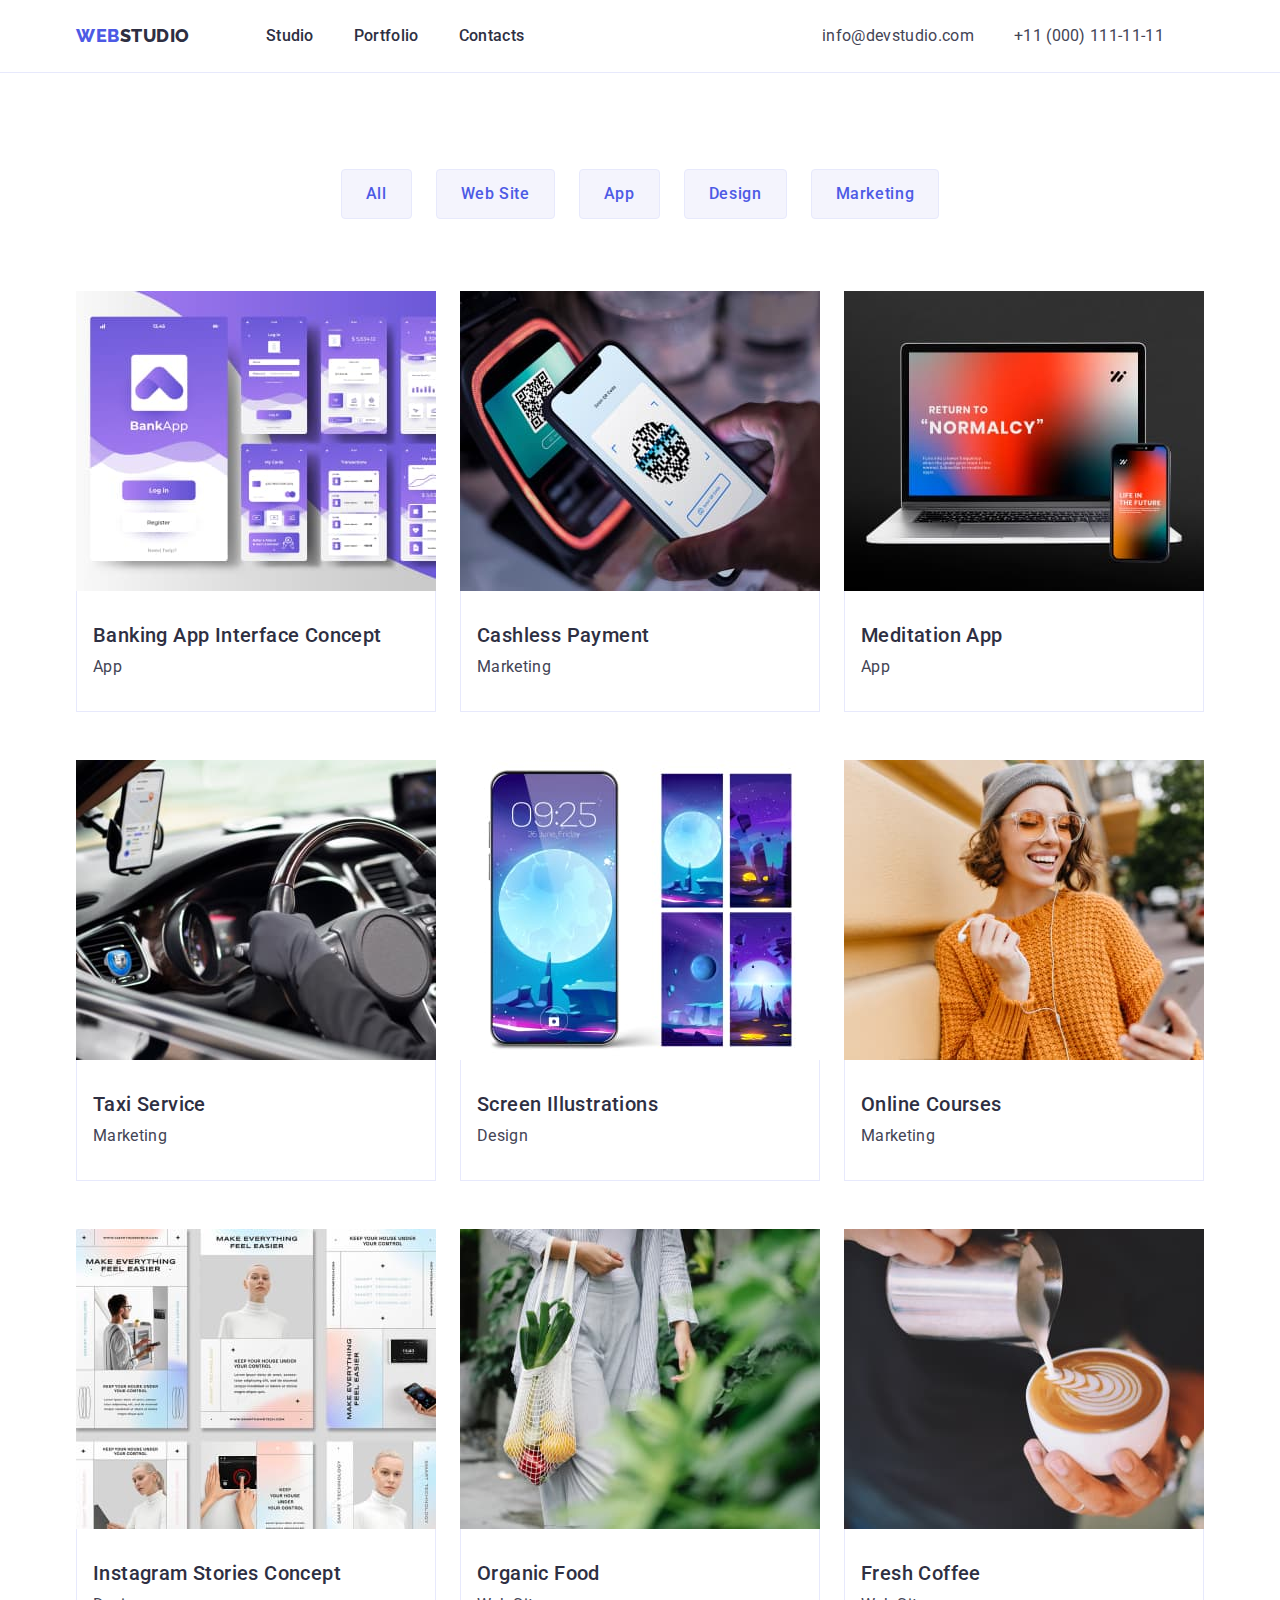
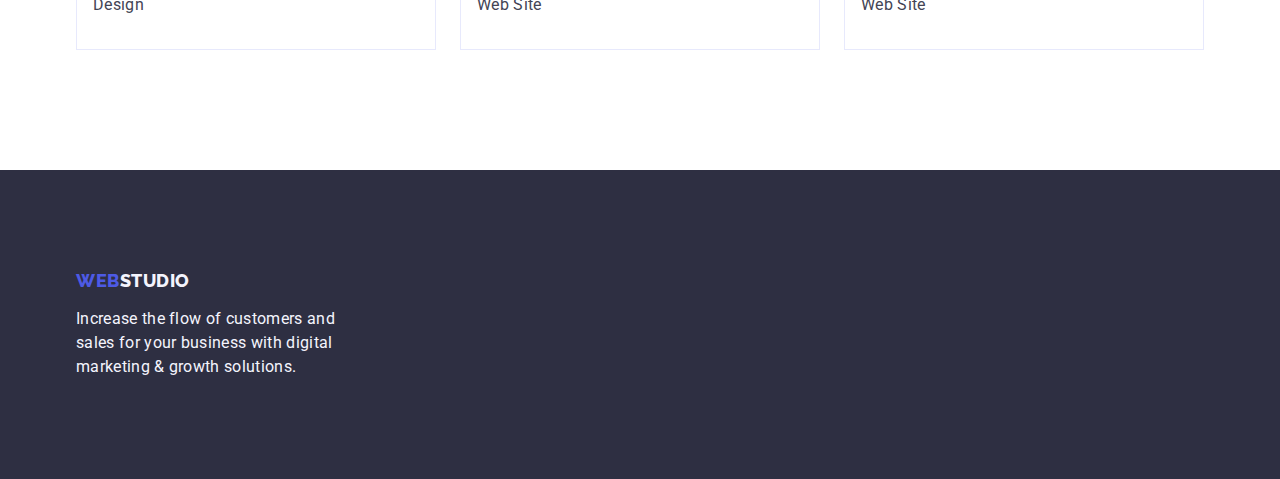
==== portfolio.html @ dcc89d80 "Initial commit" ====
<!DOCTYPE html>
<html lang="en">
  <head>
    <meta charset="UTF-8" />
    <meta http-equiv="X-UA-Compatible" content="IE=edge" />
    <meta name="viewport" content="width=device-width, initial-scale=1.0" />
    <link rel="preconnect" href="https://fonts.googleapis.com" />
    <link rel="preconnect" href="https://fonts.gstatic.com" crossorigin />
    <link
      href="https://fonts.googleapis.com/css2?family=Raleway:wght@800&family=Roboto:wght@400;500;700&display=swap"
      rel="stylesheet"
    />
    <link
      rel="stylesheet"
      href="https://cdnjs.cloudflare.com/ajax/libs/modern-normalize/1.1.0/modern-normalize.min.css"
    />
    <link rel="stylesheet" href="./css/styles.css" />
    <title>WEB Studio</title>
  </head>
  <body>
    <!-- Main page -->
    <!-- Topline -->
    <header class="topline">
      <div class="container main-nav">
        <nav class="logo-menunav">
          <a class="logo link" href="./index.html">
            Web<span class="logo-text">Studio</span></a
          >
          <!-- Menu Nav -->
          <ul class="menunav list">
            <li class="item">
              <a class="option link" href="./index.html">Studio</a>
            </li>
            <li class="item">
              <a class="option link" href="./portfolio.html">Portfolio</a>
            </li>
            <li class="item"><a class="option link" href="">Contacts</a></li>
          </ul>
        </nav>
        <address class="address">
          <ul class="contacts list">
            <li class="item">
              <a class="contacts-option link" href="mailto:info@devstudio.com"
                >info@devstudio.com</a
              >
            </li>
            <li class="item">
              <a class="contacts-option link" href="tel:+110001111111"
                >+11 (000) 111-11-11</a
              >
            </li>
          </ul>
        </address>
      </div>
    </header>
    <main>
      <section class="section-portfolio">
        <div class="container">
          <h1 hidden>Portfolio</h1>
          <!-- Filter -->
          <ul class="list filter">
            <li class="item">
              <button type="button" class="filter-button">All</button>
            </li>
            <li class="item">
              <button type="button" class="filter-button">Web Site</button>
            </li>
            <li class="item">
              <button type="button" class="filter-button">App</button>
            </li>
            <li class="item">
              <button type="button" class="filter-button">Design</button>
            </li>
            <li class="item">
              <button type="button" class="filter-button">Marketing</button>
            </li>
          </ul>
          <!-- Projects -->
          <ul class="projects list">
            <li class="item">
              <a class="link" href=""
                ><img
                  src="./images/porfolio/app/app1.jpg"
                  alt="smartphone app"
                  width="360"
                  height="300"
                />
                <div class="projects-name">
                  <h2 class="our-projects-name">
                    Banking App Interface Concept
                  </h2>
                  <p class="our-projects-description">App</p>
                </div></a
              >
            </li>
            <li class="item">
              <a class="link" href=""
                ><img
                  src="./images/porfolio/marketing/marketing1.jpg"
                  alt="payment by smartphone"
                  width="360"
                  height="300"
                />
                <div class="projects-name">
                  <h2 class="our-projects-name">Cashless Payment</h2>
                  <p class="our-projects-description">Marketing</p>
                </div></a
              >
            </li>
            <li class="item">
              <a class="link" href=""
                ><img
                  src="./images/porfolio/app/app2.jpg"
                  alt="notebook and smartphone"
                  width="360"
                  height="300"
                />
                <div class="projects-name">
                  <h2 class="our-projects-name">Meditation App</h2>
                  <p class="our-projects-description">App</p>
                </div></a
              >
            </li>
            <li class="item">
              <a class="link" href=""
                ><img
                  src="./images/porfolio/marketing/marketing2.jpg"
                  alt="car driving weel and torpedo"
                  width="360"
                  height="300"
                />
                <div class="projects-name">
                  <h2 class="our-projects-name">Taxi Service</h2>
                  <p class="our-projects-description">Marketing</p>
                </div></a
              >
            </li>
            <li class="item">
              <a class="link" href=""
                ><img
                  src="./images/porfolio/design/design1.jpg"
                  alt="smaprtphone and variety of wallpaper"
                  width="360"
                  height="300"
                />
                <div class="projects-name">
                  <h2 class="our-projects-name">Screen Illustrations</h2>
                  <p class="our-projects-description">Design</p>
                </div></a
              >
            </li>
            <li class="item">
              <a class="link" href=""
                ><img
                  src="./images/porfolio/marketing/marketing3.jpg"
                  alt="smiling lady with spectacles and smartphone"
                  width="360"
                  height="300"
                />
                <div class="projects-name">
                  <h2 class="our-projects-name">Online Courses</h2>
                  <p class="our-projects-description">Marketing</p>
                </div></a
              >
            </li>
            <li class="item">
              <a class="link" href=""
                ><img
                  src="./images/porfolio/design/design2.jpg"
                  alt="variety of instagram stories"
                  width="360"
                  height="300"
                />
                <div class="projects-name">
                  <h2 class="our-projects-name">Instagram Stories Concept</h2>
                  <p class="our-projects-description">Design</p>
                </div></a
              >
            </li>
            <li class="item">
              <a class="link" href=""
                ><img
                  src="./images/porfolio/website/website1.jpg"
                  alt="lady carrying shoulder bag with fruits and vegetables"
                  width="360"
                  height="300"
                />
                <div class="projects-name">
                  <h2 class="our-projects-name">Organic Food</h2>
                  <p class="our-projects-description">Web Site</p>
                </div></a
              >
            </li>
            <li class="item">
              <a class="link" href=""
                ><img
                  src="./images/porfolio/website/website2.jpg"
                  alt="lady pouring coffee into the cup from cezve "
                  width="360"
                  height="300"
                />
                <div class="projects-name">
                  <h2 class="our-projects-name">Fresh Coffee</h2>
                  <p class="our-projects-description">Web Site</p>
                </div></a
              >
            </li>
          </ul>
        </div>
      </section>
    </main>

    <!-- Fotter -->
    <footer class="footer">
      <div class="container">
        <a class="logofooter link" href="./index.html">
          Web<span class="logofooter-text">Studio</span></a
        >
        <p class="footer-description">
          Increase the flow of customers and sales for your business with
          digital marketing & growth solutions.
        </p>
      </div>
    </footer>
  </body>
</html>
---- css/styles.css ----
html {
  box-sizing: border-box;
}
*,
*::after,
*::before {
  box-sizing: inherit;
}
:root {
  --primary-text-color: #2e2f42;
  --accent-color: #4d5ae5;
  --main-text-color: #434455;
  --hero-footer-background-color: #2e2f42;
  --button-section-background-color: #f4f4fd;
  --button-border-color: #e7e9fc;
}
body {
  background-color: #ffffff;
  font-family: Roboto, sans-serif;
  letter-spacing: 0.02em;
  color: var(--main-text-color);
}
.link {
  text-decoration: none;
}
.list {
  list-style: none;
  padding: 0;
  margin: 0;
}
h1,
h2,
h3,
p {
  margin-top: 0;
  margin-bottom: 0;
}
img {
  display: block;
}
/* Top-line */
.topline {
  border-bottom: 1px solid #e7e9fc;
}
.container {
  width: 1158px;
  box-sizing: border-box;
  padding-left: 15px;
  padding-right: 15px;
  margin-right: auto;
  margin-left: auto;
}
.main-nav {
  display: flex;
  align-items: center;
}
/* Logo */
.logo {
  font-family: Raleway, sans-serif;
  margin-right: 76px;
  font-weight: 800;
  font-size: 18px;
  line-height: 1.17;
  letter-spacing: 0.03em;
  text-transform: uppercase;
  color: var(--accent-color);
}
.logo-text {
  color: var(--primary-text-color);
}
/* Menunav */

.logo-menunav {
  display: flex;
  align-items: center;
}
.menunav {
  display: flex;
  gap: 40px;
}
.menunav .item:last-child {
  margin-right: 0px;
}
.option {
  display: block;
  padding-top: 24px;
  padding-bottom: 24px;
  font-weight: 500;
  font-size: 16px;
  line-height: 1.5;
  color: var(--primary-text-color);
  letter-spacing: 0.02em;
}
.option:hover {
  color: #404bbf;
}
.option:focus {
  color: #404bbf;
}
/* Menunav-Adress */

.address {
  font-style: normal;
  margin-left: auto;
}
.contacts {
  display: flex;
  gap: 40px;
}
.contacts .item:last-child {
  margin-right: 40px;
  :40px ;
}
.contacts-option {
  font-weight: 400;
  font-size: 16px;
  line-height: 1.5;
  color: var(--main-text-color);
}
.contacts-option:hover {
  color: #404bbf;
}
.contacts-option:focus {
  color: #404bbf;
}
/* Scrolls */
/* Hero */
.hero {
  background-color: var(--hero-footer-background-color);
  padding: 188px 0;
}

.hero-text {
  max-width: 496px;
  margin-top: 0;
  margin-bottom: 0;
  color: #ffffff;
  font-weight: 700;
  font-size: 56px;
  line-height: 1.07;
  text-align: center;
  letter-spacing: 0.02em;
  margin-right: auto;
  margin-left: auto;
}
.hero-button {
  display: block;
  background-color: #4d5ae5;
  font-family: inherit;
  font-weight: 500;
  font-size: 16px;
  line-height: 1.5;
  letter-spacing: 0.04em;
  color: #ffffff;
  height: 56px;
  border-radius: 4px;
  border: none;
  cursor: pointer;
  min-width: 169px;
  margin-top: 48px;
  padding-top: 16px;
  padding-bottom: 16px;
  padding-left: 32px;
  padding-right: 32px;
  margin-left: auto;
  margin-right: auto;
}
.hero-button:focus {
  background-color: #404bbf;
}
.hero-button:hover {
  background-color: #404bbf;
}

/* Sections */
.section {
  padding: 120px 0;
}
.section-works {
  padding-bottom: 120px;
}
.section-team {
  padding: 120px 0;
  background-color: var (--button-section-background-color);
}
.sectiontwo-title {
  font-weight: 700;
  font-size: 36px;
  line-height: 1.11;
  letter-spacing: 0.02em;
  text-transform: capitalize;
  color: var(--primary-text-color);
}
.section-title {
  font-weight: 700;
  font-size: 36px;
  line-height: 1.11;
  letter-spacing: 0.02em;
  text-transform: capitalize;
  text-align: center;
  color: var(--primary-text-color);
  margin-bottom: 72px;
}
.section-header {
  font-weight: 500;
  font-size: 20px;
  line-height: 1.2;
  letter-spacing: 0.02em;
  color: var(--primary-text-color);
  margin-bottom: 8px;
}
.section-description {
  font-size: 16px;
  line-height: 1.5;
  color: var(--main-text-color);
}

.section-four-list-item {
  background-color: #ffffff;
  width: 264px;
  text-align: center;
  border-radius: 0px 0px 4px 4px;
}
.section-four-list-item:last-child {
  margin-right: 0px;
}
/* Section-2-Features */
.features {
  display: flex;
  gap: 24px;
}
.features .item:last-child {
  margin-right: 0px;
}
.features .item {
  width: 264px;
}
/* Section-3-Works */
.works {
  display: flex;
  gap: 24px;
}
.works .item:last-child {
  margin-right: 0px;
}
/* Section-4-Team */
.team {
  display: flex;
  gap: 24px;
}
.team-name-profession {
  padding: 32px 16px;
}
.team-name-profession .section-header {
  text-align: center;
}
.team-name-profession .section-description {
  text-align: center;
}
/* Footer */
.footer {
  background-color: var(--hero-footer-background-color);
  padding-top: 100px;
  padding-bottom: 100px;
}
.logofooter {
  display: inline-block;
  font-family: Raleway, sans-serif;
  font-weight: 800;
  font-size: 18px;
  line-height: 1.17;
  letter-spacing: 0.03em;
  text-transform: uppercase;
  color: var(--accent-color);
  margin-bottom: 16px;
}
.logofooter-text {
  color: #f4f4fd;
}
.footer-description {
  width: 264px;
  font-size: 16px;
  line-height: 1.5;
  color: #f4f4fd;
}
/* Portfolio */
/* Filter */
.filter {
  display: flex;
  justify-content: center;
  margin-bottom: 72px;
  gap: 24px;
}
.filter .item:last-child {
  margin-right: 0px;
}
.section-portfolio {
  padding: 96px 0 120px;
}
.filter-button {
  font-family: inherit;
  font-weight: 500;
  font-size: 16px;
  line-height: 1.5;
  letter-spacing: 0.04em;
  color: var(--accent-color);
  background-color: var(--button-section-background-color);
  text-align: center;
  cursor: pointer;
  border: 1px solid var(--button-border-color);
  border-radius: 4px;
  padding: 12px 24px;
}
.filter-button:focus {
  background-color: #404bbf;
  color: #ffffff;
  border: 1px solid transparent;
}
.filter-button:hover {
  background-color: #404bbf;
  color: #ffffff;
  border: 1px solid transparent;
}
.filter-button:focus {
  background-color: #404bbf;
  color: #ffffff;
}
/* Our projects */
.projects {
  display: flex;
  flex-wrap: wrap;
}
.projects-name {
  padding: 32px 16px;
  border: 1px solid #e7e9fc;
  border-top: none;
}
.projects .item {
  width: 360px;
  margin-right: 24px;
  margin-bottom: 48px;
}
.projects .item.item:nth-child(3n) {
  margin-right: 0px;
}
.projects .item.item:nth-last-child(-n + 3) {
  margin-bottom: 0px;
}
.our-projects-name {
  font-weight: 500;
  font-size: 20px;
  line-height: 1.2;
  letter-spacing: 0.02em;
  color: var(--primary-text-color);
  margin-bottom: 8px;
}
.our-projects-description {
  font-size: 16px;
  line-height: 1.5;
  letter-spacing: 0.02em;
  color: var(--main-text-color);
}
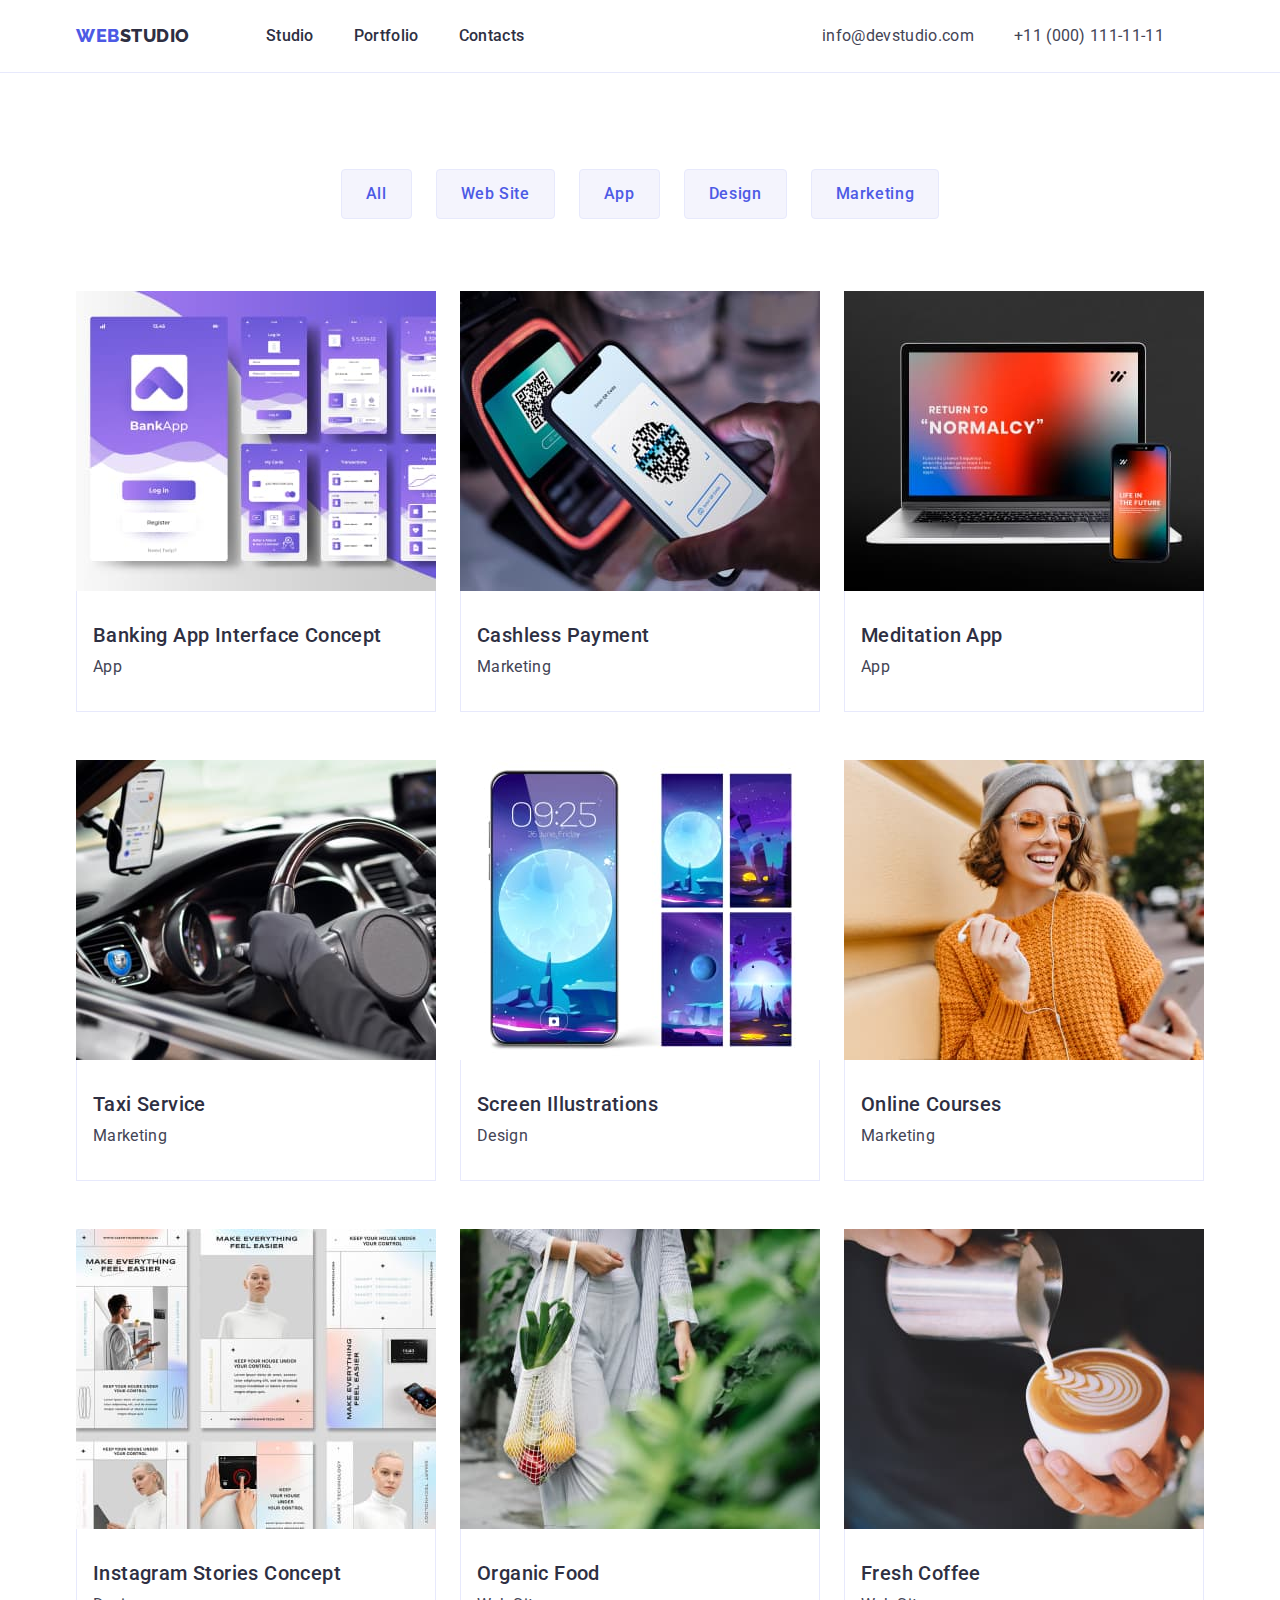
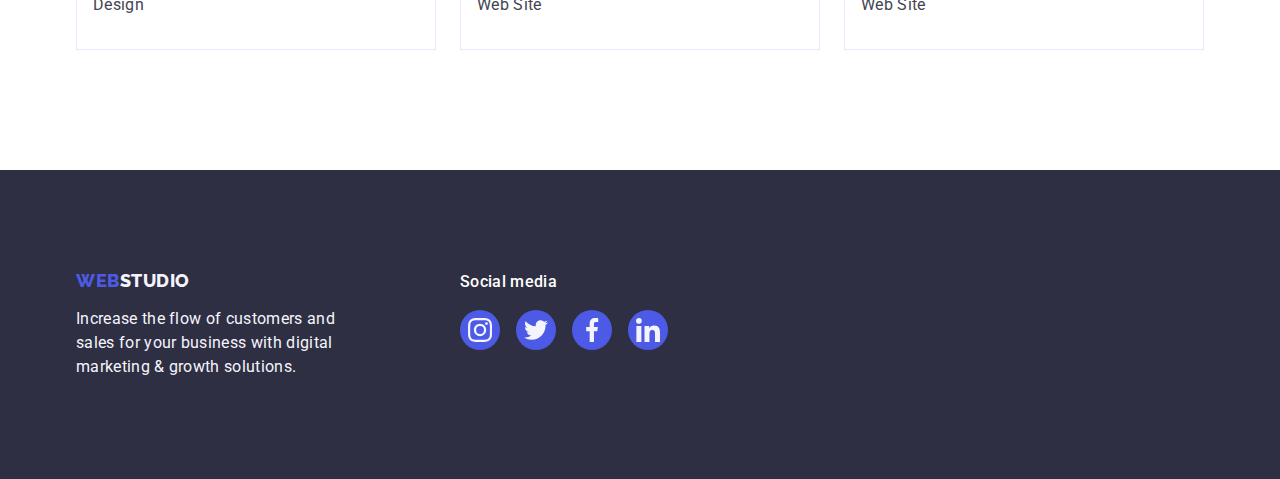
==== commit 974dc856: "Html,css update" ====
--- a/portfolio.html
+++ b/portfolio.html
@@ -213,13 +213,50 @@
     <!-- Fotter -->
     <footer class="footer">
       <div class="container">
-        <a class="logofooter link" href="./index.html">
-          Web<span class="logofooter-text">Studio</span></a
-        >
-        <p class="footer-description">
-          Increase the flow of customers and sales for your business with
-          digital marketing & growth solutions.
-        </p>
+        <ul class="footer-list list">
+          <li>
+            <a class="logofooter link" href="./index.html">
+              Web<span class="logofooter-text">Studio</span></a
+            >
+            <p class="footer-description">
+              Increase the flow of customers and sales for your business with
+              digital marketing & growth solutions.
+            </p>
+          </li>
+          <li>
+            <h4 class="social-section-header">Social media</h4>
+            <ul class="social-links list">
+              <il class="item"
+                ><a href=""
+                  ><svg class="icon" width="24" height="24">
+                    <use
+                      href="./images/symbol-defs.svg#icon-instagram-2"
+                    ></use></svg></a
+              ></il>
+              <il class="item"
+                ><a href=""
+                  ><svg class="icon" width="24" height="24">
+                    <use
+                      href="./images/symbol-defs.svg#icon-twitter-1"
+                    ></use></svg></a
+              ></il>
+              <il class="item"
+                ><a href=""
+                  ><svg class="icon" width="24" height="24">
+                    <use
+                      href="./images/symbol-defs.svg#icon-facebook-1"
+                    ></use></svg></a
+              ></il>
+              <il class="item"
+                ><a href=""
+                  ><svg class="icon" width="24" height="24">
+                    <use
+                      href="./images/symbol-defs.svg#icon-linkedin-1"
+                    ></use></svg></a
+              ></il>
+            </ul>
+          </li>
+        </ul>
       </div>
     </footer>
   </body>
--- a/css/styles.css
+++ b/css/styles.css
@@ -13,6 +13,8 @@
   --hero-footer-background-color: #2e2f42;
   --button-section-background-color: #f4f4fd;
   --button-border-color: #e7e9fc;
+  --features-icon-bgcolor: #f4f4fd;
+  --client-icon-color: #8e8f99;
 }
 body {
   background-color: #ffffff;
@@ -31,6 +33,7 @@
 h1,
 h2,
 h3,
+h4,
 p {
   margin-top: 0;
   margin-bottom: 0;
@@ -125,9 +128,23 @@
 }
 /* Scrolls */
 /* Hero */
+
 .hero {
   background-color: var(--hero-footer-background-color);
   padding: 188px 0;
+  max-width: 1440px;
+  height: 600px;
+  margin-right: auto;
+  margin-left: auto;
+  background-image: linear-gradient(
+      to right,
+      rgba(0, 0, 0, 0.5),
+      rgba(46, 47, 66, 0.7)
+    ),
+    url(../images/hero/people-office\ 1.jpg);
+  background-repeat: no-repeat;
+  background-position: center;
+  background-size: cover;
 }
 
 .hero-text {
@@ -181,7 +198,11 @@
 }
 .section-team {
   padding: 120px 0;
-  background-color: var (--button-section-background-color);
+  background-color: var(--button-section-background-color);
+}
+.section-customers {
+  padding-top: 119px;
+  padding-bottom: 120px;
 }
 .sectiontwo-title {
   font-weight: 700;
@@ -220,6 +241,7 @@
   width: 264px;
   text-align: center;
   border-radius: 0px 0px 4px 4px;
+  box-shadow: 1px 2px 6px rgba(46, 47, 66, 0.16);
 }
 .section-four-list-item:last-child {
   margin-right: 0px;
@@ -235,6 +257,15 @@
 .features .item {
   width: 264px;
 }
+.features-icon {
+  display: block;
+  max-width: 264px;
+  max-height: 112px;
+  background-color: var(--features-icon-bgcolor);
+  padding: 24px 100px 24px 100px;
+  margin-bottom: 8px;
+  border-radius: 4px;
+}
 /* Section-3-Works */
 .works {
   display: flex;
@@ -256,12 +287,77 @@
 }
 .team-name-profession .section-description {
   text-align: center;
+  margin-bottom: 8px;
+}
+.team-social {
+  display: flex;
+  gap: 24px;
+  justify-content: center;
+}
+.team-social .item {
+  display: inline-block;
+  width: 40px;
+  height: 40px;
+  padding: 12px;
+  border-radius: 50%;
+  background-color: var(--accent-color);
+}
+.team-social .item:hover {
+  background-color: #404bbf;
+}
+.team-social .item:focus {
+  background-color: #404bbf;
+}
+.team-social .item .link {
+  display: block;
+  width: 16px;
+  height: 16px;
+}
+
+/* Section-5-Customers */
+.customers {
+  display: flex;
+  gap: 24px;
+  justify-content: center;
+}
+.section-five-list-item {
+  display: flex;
+  padding: 16px 32px 16px 32px;
+  justify-content: center;
+  align-items: center;
+  width: 188px;
+  height: 88px;
+  border-radius: 4px;
+  border: 1px solid var(--client-icon-color);
+}
+.section-five-list-item:hover {
+  border: 1px solid #404bbf;
+}
+.section-five-list-item:focus {
+  border: 1px solid #404bbf;
+}
+.customers .item:last-child {
+  margin-right: 0px;
+}
+.customer-icon-link .icon {
+  fill: var(--client-icon-color);
+}
+.customer-icon-link .icon:hover {
+  fill: #404bbf;
+}
+.customer-icon-link .icon:focus {
+  fill: #404bbf;
 }
 /* Footer */
 .footer {
   background-color: var(--hero-footer-background-color);
   padding-top: 100px;
   padding-bottom: 100px;
+}
+.footer-list {
+  display: flex;
+  align-content: center;
+  gap: 120px;
 }
 .logofooter {
   display: inline-block;
@@ -283,6 +379,35 @@
   line-height: 1.5;
   color: #f4f4fd;
 }
+.social-section-header {
+  font-family: Roboto;
+  font-weight: 500;
+  font-size: 16px;
+  line-height: 1.5;
+  letter-spacing: 0.02em;
+  color: #ffff;
+  margin-bottom: 16px;
+}
+.social-links {
+  display: flex;
+  gap: 16px;
+  justify-content: center;
+}
+.social-links .item {
+  display: inline-block;
+  width: 40px;
+  height: 40px;
+  padding: 8px;
+  border-radius: 50%;
+  background-color: var(--accent-color);
+}
+.social-links .item:hover {
+  background-color:#31D0AA;
+}
+.social-links .item:focus {
+  background-color: #31D0AA);
+}
+
 /* Portfolio */
 /* Filter */
 .filter {
@@ -320,10 +445,12 @@
   background-color: #404bbf;
   color: #ffffff;
   border: 1px solid transparent;
+  box-shadow: 2px 4px 6px rgba(39, 40, 55, 0.5);
 }
 .filter-button:focus {
   background-color: #404bbf;
   color: #ffffff;
+  box-shadow: 2px 4px 6px rgba(39, 40, 55, 0.5);
 }
 /* Our projects */
 .projects {
@@ -340,6 +467,11 @@
   margin-right: 24px;
   margin-bottom: 48px;
 }
+.projects .item:hover {box-shadow: 2px 4px 6px rgba(17, 17, 21, 0.4);
+
+}
+
+
 .projects .item.item:nth-child(3n) {
   margin-right: 0px;
 }
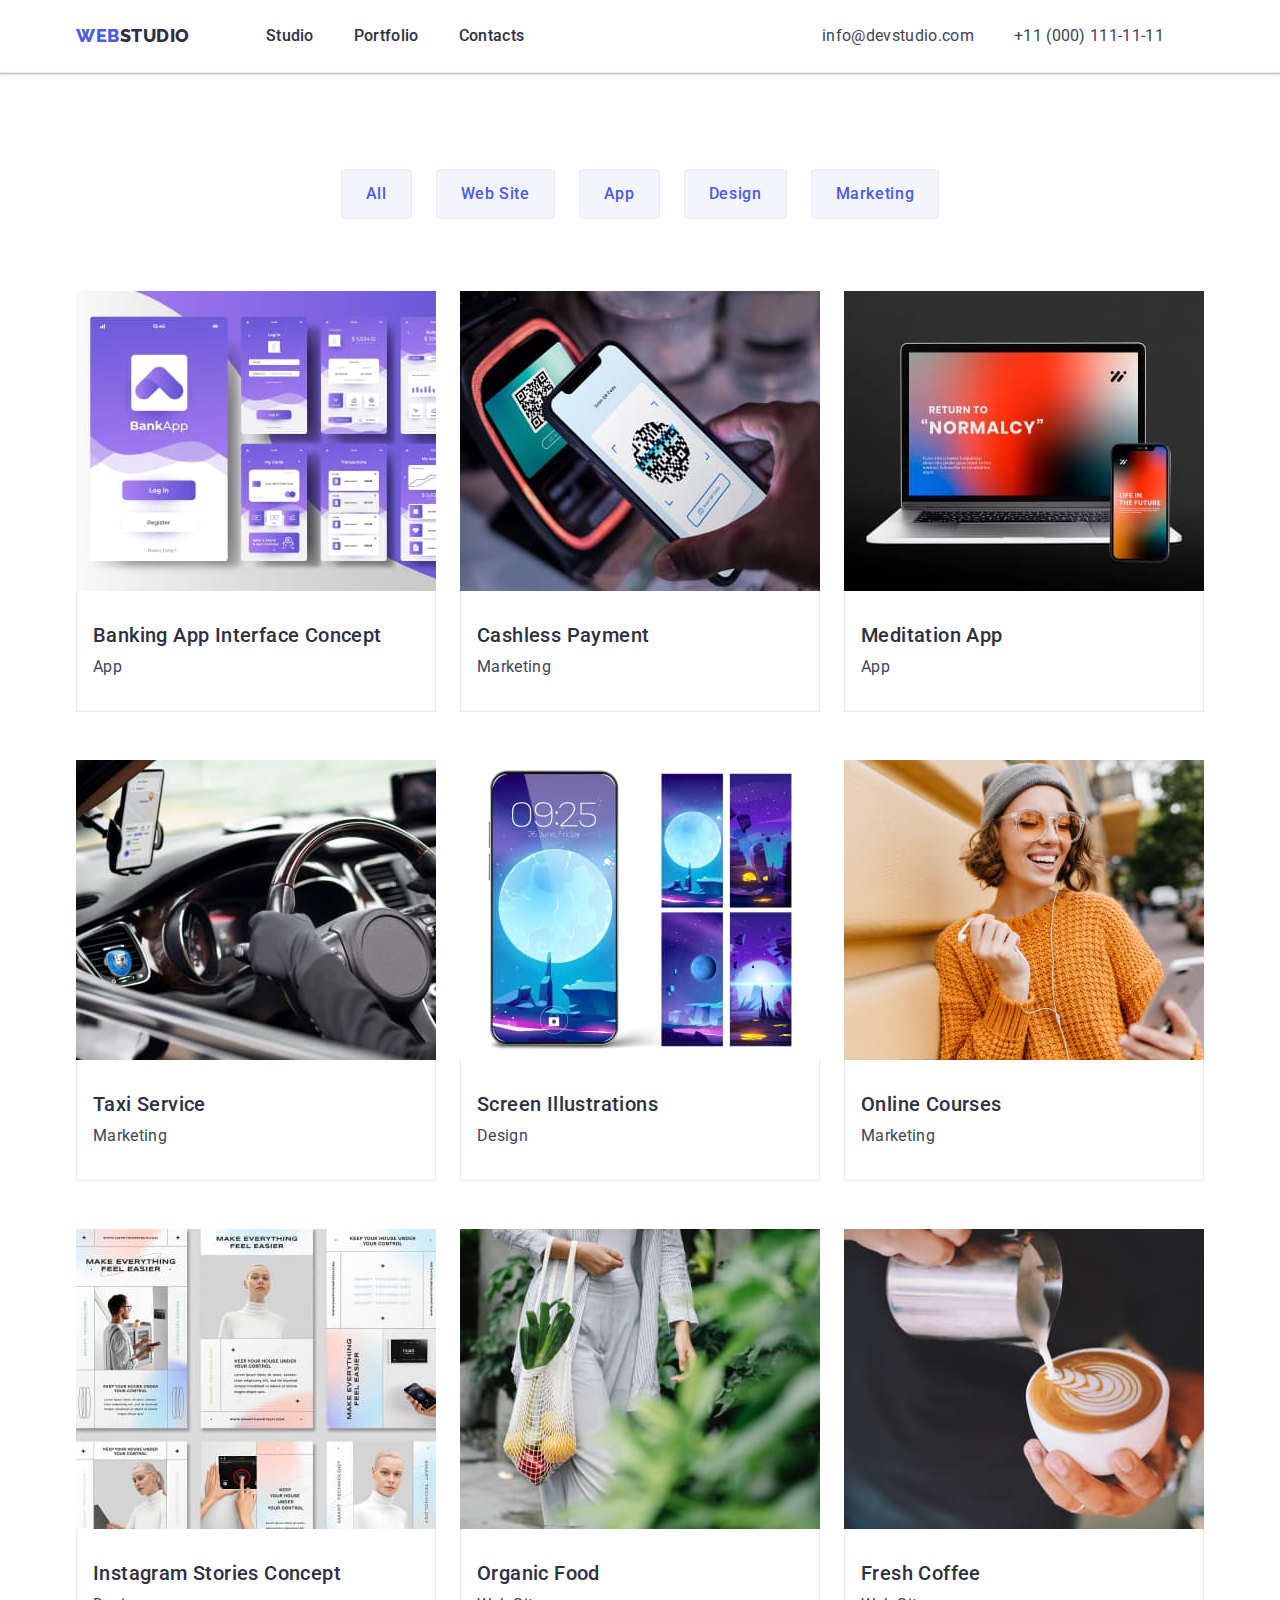
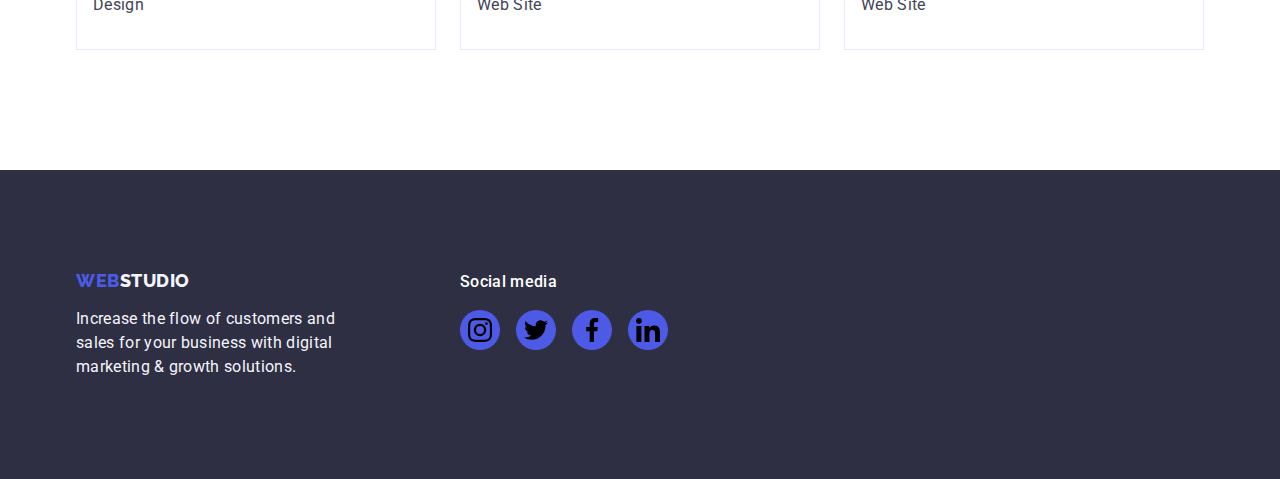
==== commit 8c79e73b: "Html,css-update" ====
--- a/portfolio.html
+++ b/portfolio.html
@@ -209,7 +209,6 @@
         </div>
       </section>
     </main>
-
     <!-- Fotter -->
     <footer class="footer">
       <div class="container">
@@ -230,28 +229,28 @@
                 ><a href=""
                   ><svg class="icon" width="24" height="24">
                     <use
-                      href="./images/symbol-defs.svg#icon-instagram-2"
-                    ></use></svg></a
-              ></il>
-              <il class="item"
-                ><a href=""
-                  ><svg class="icon" width="24" height="24">
-                    <use
-                      href="./images/symbol-defs.svg#icon-twitter-1"
-                    ></use></svg></a
-              ></il>
-              <il class="item"
-                ><a href=""
-                  ><svg class="icon" width="24" height="24">
-                    <use
-                      href="./images/symbol-defs.svg#icon-facebook-1"
-                    ></use></svg></a
-              ></il>
-              <il class="item"
-                ><a href=""
-                  ><svg class="icon" width="24" height="24">
-                    <use
-                      href="./images/symbol-defs.svg#icon-linkedin-1"
+                      href="./images/icons.svg#icon-instagram-2"
+                    ></use></svg></a
+              ></il>
+              <il class="item"
+                ><a href=""
+                  ><svg class="icon" width="24" height="24">
+                    <use
+                      href="./images/icons.svg#icon-twitter-1"
+                    ></use></svg></a
+              ></il>
+              <il class="item"
+                ><a href=""
+                  ><svg class="icon" width="24" height="24">
+                    <use
+                      href="./images/icons.svg#icon-facebook-1"
+                    ></use></svg></a
+              ></il>
+              <il class="item"
+                ><a href=""
+                  ><svg class="icon" width="24" height="24">
+                    <use
+                      href="./images/icons.svg#icon-linkedin-1"
                     ></use></svg></a
               ></il>
             </ul>
--- a/css/styles.css
+++ b/css/styles.css
@@ -44,6 +44,7 @@
 /* Top-line */
 .topline {
   border-bottom: 1px solid #e7e9fc;
+  box-shadow:0px 2px 1px rgba(46, 47, 66, 0.08), 0px 1px 1px rgba(46, 47, 66, 0.16), 0px 1px 6px rgba(46, 47, 66, 0.08);
 }
 .container {
   width: 1158px;
@@ -137,9 +138,8 @@
   margin-right: auto;
   margin-left: auto;
   background-image: linear-gradient(
-      to right,
-      rgba(0, 0, 0, 0.5),
-      rgba(46, 47, 66, 0.7)
+     rgba(46, 47, 66, 0.7), 
+     rgba(46, 47, 66, 0.7)
     ),
     url(../images/hero/people-office\ 1.jpg);
   background-repeat: no-repeat;
@@ -201,7 +201,7 @@
   background-color: var(--button-section-background-color);
 }
 .section-customers {
-  padding-top: 119px;
+  padding-top: 120px;
   padding-bottom: 120px;
 }
 .sectiontwo-title {
@@ -239,9 +239,9 @@
 .section-four-list-item {
   background-color: #ffffff;
   width: 264px;
-  text-align: center;
+   text-align: center;
   border-radius: 0px 0px 4px 4px;
-  box-shadow: 1px 2px 6px rgba(46, 47, 66, 0.16);
+  box-shadow: 0px 1px 6px rgba(46, 47, 66, 0.08), 0px 1px 1px rgba(46, 47, 66, 0.16), 0px 2px 1px rgba(46, 47, 66, 0.08);
 }
 .section-four-list-item:last-child {
   margin-right: 0px;
@@ -258,11 +258,12 @@
   width: 264px;
 }
 .features-icon {
-  display: block;
+  display: flex;
   max-width: 264px;
-  max-height: 112px;
+  height: 112px;
   background-color: var(--features-icon-bgcolor);
-  padding: 24px 100px 24px 100px;
+  justify-content: center;
+  align-items: center;
   margin-bottom: 8px;
   border-radius: 4px;
 }
@@ -280,7 +281,7 @@
   gap: 24px;
 }
 .team-name-profession {
-  padding: 32px 16px;
+  padding: 32px 0px;
 }
 .team-name-profession .section-header {
   text-align: center;
@@ -293,26 +294,31 @@
   display: flex;
   gap: 24px;
   justify-content: center;
+}
+.team-social .item .icon {
+  fill:#f4f4fd;
 }
 .team-social .item {
   display: inline-block;
   width: 40px;
   height: 40px;
-  padding: 12px;
-  border-radius: 50%;
+   }
+.team-social .item .link {
+  display: flex;
+  justify-content: center;
+  align-items: center;
+  width:100%;
+  height:100%;
+  border-radius:50%;
   background-color: var(--accent-color);
 }
-.team-social .item:hover {
-  background-color: #404bbf;
-}
-.team-social .item:focus {
-  background-color: #404bbf;
-}
-.team-social .item .link {
-  display: block;
-  width: 16px;
-  height: 16px;
-}
+.team-social .item .link:hover {
+  background-color: #404bbf;
+}
+.team-social .item .link:focus {
+  background-color: #404bbf;
+}
+
 
 /* Section-5-Customers */
 .customers {
@@ -322,31 +328,35 @@
 }
 .section-five-list-item {
   display: flex;
-  padding: 16px 32px 16px 32px;
   justify-content: center;
   align-items: center;
   width: 188px;
   height: 88px;
+ }
+
+.customers .item:last-child {
+  margin-right: 0px;
+}
+.customer-icon-link {
+  display:flex;
+  justify-content: center;
+  align-items: center;
+  width: 100%;
+  height: 100%;
+  border: 1px solid var(--client-icon-color);
   border-radius: 4px;
-  border: 1px solid var(--client-icon-color);
-}
-.section-five-list-item:hover {
-  border: 1px solid #404bbf;
-}
-.section-five-list-item:focus {
-  border: 1px solid #404bbf;
-}
-.customers .item:last-child {
-  margin-right: 0px;
+  color:var(--client-icon-color);
+}
+.customer-icon-link:hover {
+  color: #404bbf;
+  border-color: #404bbf;
+}
+.customer-icon-link:focus {
+  color: #404bbf;
+  border-color: #404bbf;
 }
 .customer-icon-link .icon {
-  fill: var(--client-icon-color);
-}
-.customer-icon-link .icon:hover {
-  fill: #404bbf;
-}
-.customer-icon-link .icon:focus {
-  fill: #404bbf;
+  fill:currentColor;
 }
 /* Footer */
 .footer {
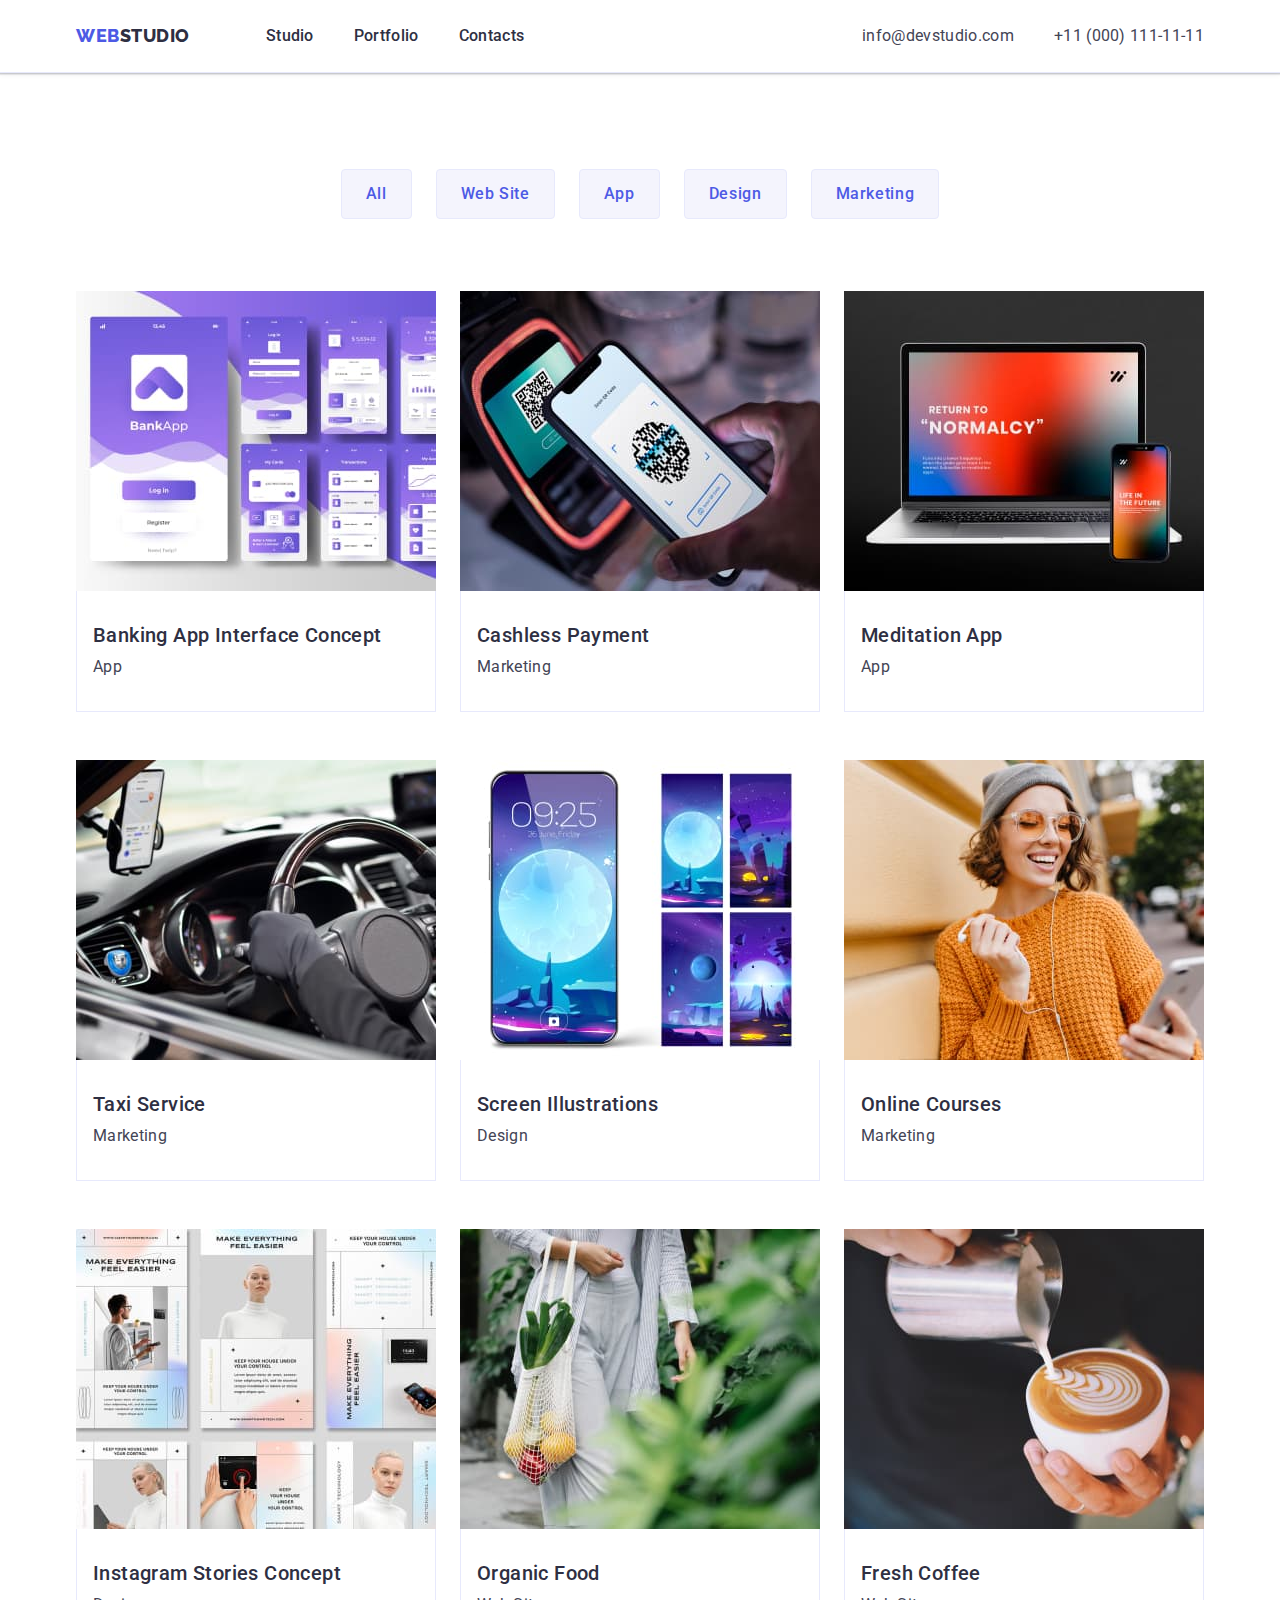
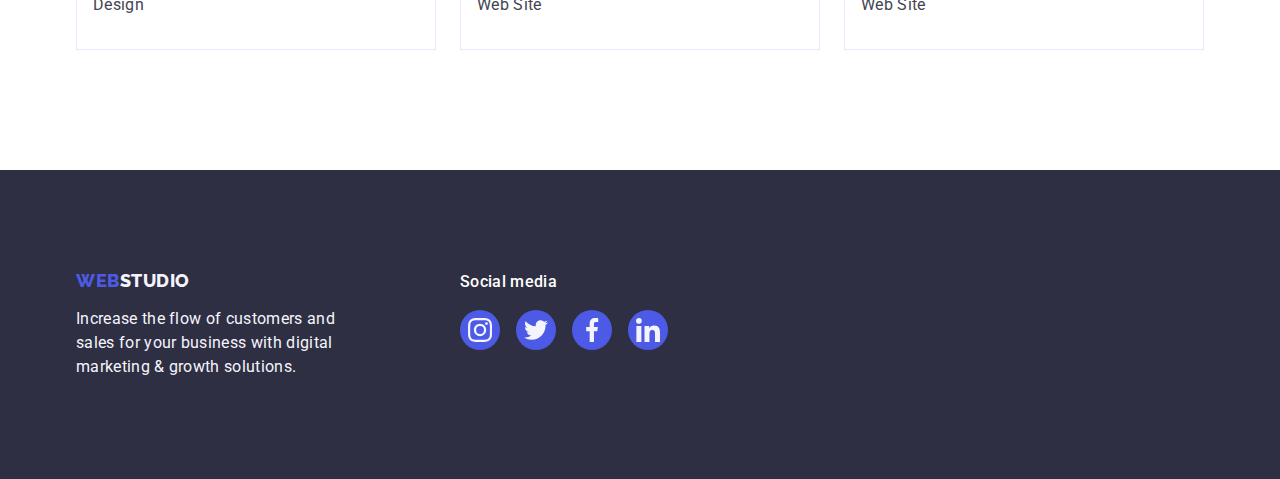
==== commit 5bc75723: "HTML,css update" ====
--- a/portfolio.html
+++ b/portfolio.html
@@ -7,8 +7,8 @@
     <link rel="preconnect" href="https://fonts.googleapis.com" />
     <link rel="preconnect" href="https://fonts.gstatic.com" crossorigin />
     <link
+      rel="stylesheet"
       href="https://fonts.googleapis.com/css2?family=Raleway:wght@800&family=Roboto:wght@400;500;700&display=swap"
-      rel="stylesheet"
     />
     <link
       rel="stylesheet"
@@ -212,50 +212,42 @@
     <!-- Fotter -->
     <footer class="footer">
       <div class="container">
-        <ul class="footer-list list">
-          <li>
-            <a class="logofooter link" href="./index.html">
-              Web<span class="logofooter-text">Studio</span></a
-            >
-            <p class="footer-description">
-              Increase the flow of customers and sales for your business with
-              digital marketing & growth solutions.
-            </p>
-          </li>
-          <li>
-            <h4 class="social-section-header">Social media</h4>
-            <ul class="social-links list">
-              <il class="item"
-                ><a href=""
-                  ><svg class="icon" width="24" height="24">
-                    <use
-                      href="./images/icons.svg#icon-instagram-2"
-                    ></use></svg></a
-              ></il>
-              <il class="item"
-                ><a href=""
-                  ><svg class="icon" width="24" height="24">
-                    <use
-                      href="./images/icons.svg#icon-twitter-1"
-                    ></use></svg></a
-              ></il>
-              <il class="item"
-                ><a href=""
-                  ><svg class="icon" width="24" height="24">
-                    <use
-                      href="./images/icons.svg#icon-facebook-1"
-                    ></use></svg></a
-              ></il>
-              <il class="item"
-                ><a href=""
-                  ><svg class="icon" width="24" height="24">
-                    <use
-                      href="./images/icons.svg#icon-linkedin-1"
-                    ></use></svg></a
-              ></il>
-            </ul>
-          </li>
-        </ul>
+        <div class="footer-list">
+          <a class="logofooter link" href="./index.html">
+            Web<span class="logofooter-text">Studio</span></a
+          >
+          <p class="footer-description">
+            Increase the flow of customers and sales for your business with
+            digital marketing & growth solutions.
+          </p>
+        </div>
+        <div>
+          <p class="social-section-header">Social media</p>
+          <ul class="social-links list">
+            <il class="item"
+              ><a class="social-link-icon" href=""
+                ><svg class="icon" width="24" height="24">
+                  <use
+                    href="./images/icons.svg#icon-instagram-2"
+                  ></use></svg></a
+            ></il>
+            <il class="item"
+              ><a class="social-link-icon" href=""
+                ><svg class="icon" width="24" height="24">
+                  <use href="./images/icons.svg#icon-twitter-1"></use></svg></a
+            ></il>
+            <il class="item"
+              ><a class="social-link-icon" href=""
+                ><svg class="icon" width="24" height="24">
+                  <use href="./images/icons.svg#icon-facebook-1"></use></svg></a
+            ></il>
+            <il class="item"
+              ><a class="social-link-icon" href=""
+                ><svg class="icon" width="24" height="24">
+                  <use href="./images/icons.svg#icon-linkedin-1"></use></svg></a
+            ></il>
+          </ul>
+        </div>
       </div>
     </footer>
   </body>
--- a/css/styles.css
+++ b/css/styles.css
@@ -112,9 +112,7 @@
   gap: 40px;
 }
 .contacts .item:last-child {
-  margin-right: 40px;
-  :40px ;
-}
+  margin-right: 0px;}
 .contacts-option {
   font-weight: 400;
   font-size: 16px;
@@ -141,7 +139,7 @@
      rgba(46, 47, 66, 0.7), 
      rgba(46, 47, 66, 0.7)
     ),
-    url(../images/hero/people-office\ 1.jpg);
+    url(../images/hero/people-office1.jpg);
   background-repeat: no-repeat;
   background-position: center;
   background-size: cover;
@@ -222,6 +220,16 @@
   color: var(--primary-text-color);
   margin-bottom: 72px;
 }
+.section-customers .section-title {
+  font-weight: 700;
+  font-size: 36px;
+  line-height: 1.1;
+  letter-spacing: 0.02em;
+  text-transform: capitalize;
+  text-align: center;
+  color: var(--primary-text-color);
+  margin-bottom: 72px;
+}
 .section-header {
   font-weight: 500;
   font-size: 20px;
@@ -241,7 +249,7 @@
   width: 264px;
    text-align: center;
   border-radius: 0px 0px 4px 4px;
-  box-shadow: 0px 1px 6px rgba(46, 47, 66, 0.08), 0px 1px 1px rgba(46, 47, 66, 0.16), 0px 2px 1px rgba(46, 47, 66, 0.08);
+  box-shadow: 0px 1px 6px rgba(46, 47, 66, 0.08), 0px 1px 1px rgba(46, 47, 66, 0.16),0px 2px 1px rgba(46, 47, 66, 0.08);
 }
 .section-four-list-item:last-child {
   margin-right: 0px;
@@ -359,15 +367,19 @@
   fill:currentColor;
 }
 /* Footer */
+.footer .container {
+  display: flex;
+  align-items: baseline;
+  width: 1158px;
+  padding-left: 15px;
+  padding-right: 15px;
+  margin-right: auto;
+  margin-left: auto;
+gap: 120px}
 .footer {
   background-color: var(--hero-footer-background-color);
   padding-top: 100px;
   padding-bottom: 100px;
-}
-.footer-list {
-  display: flex;
-  align-content: center;
-  gap: 120px;
 }
 .logofooter {
   display: inline-block;
@@ -404,18 +416,27 @@
   justify-content: center;
 }
 .social-links .item {
-  display: inline-block;
-  width: 40px;
-  height: 40px;
-  padding: 8px;
+   width: 40px;
+  height: 40px;}
+ 
+ .social-link-icon {
+  display: flex;
+  justify-content: center;
+  align-items: center;
+  width:100%;
+  height:100%;
   border-radius: 50%;
   background-color: var(--accent-color);
 }
-.social-links .item:hover {
+
+.social-link-icon:hover {
   background-color:#31D0AA;
 }
-.social-links .item:focus {
+.social-link-icon:focus {
   background-color: #31D0AA);
+}
+.social-link-icon .icon {
+  fill:#f4f4fd ;
 }
 
 /* Portfolio */
@@ -450,17 +471,13 @@
   background-color: #404bbf;
   color: #ffffff;
   border: 1px solid transparent;
+  box-shadow: 0px 3px 1px rgba(0, 0, 0, 0.1), 0px 2px 1px rgba(0, 0, 0, 0.08), 0px 2px 2px rgba(0, 0, 0, 0.12);
 }
 .filter-button:hover {
   background-color: #404bbf;
   color: #ffffff;
   border: 1px solid transparent;
-  box-shadow: 2px 4px 6px rgba(39, 40, 55, 0.5);
-}
-.filter-button:focus {
-  background-color: #404bbf;
-  color: #ffffff;
-  box-shadow: 2px 4px 6px rgba(39, 40, 55, 0.5);
+  box-shadow: 0px 3px 1px rgba(0, 0, 0, 0.1), 0px 2px 1px rgba(0, 0, 0, 0.08), 0px 2px 2px rgba(0, 0, 0, 0.12);
 }
 /* Our projects */
 .projects {
@@ -477,10 +494,15 @@
   margin-right: 24px;
   margin-bottom: 48px;
 }
-.projects .item:hover {box-shadow: 2px 4px 6px rgba(17, 17, 21, 0.4);
-
-}
-
+.projects .item .link {
+  display: block;
+}
+.projects .item .link:hover {
+  box-shadow: 0px 1px 6px rgba(46, 47, 66, 0.08), 0px 1px 1px rgba(46, 47, 66, 0.16), 0px 2px 1px rgba(46, 47, 66, 0.08);
+}
+.projects .item .link:focus {
+  box-shadow: 0px 1px 6px rgba(46, 47, 66, 0.08), 0px 1px 1px rgba(46, 47, 66, 0.16), 0px 2px 1px rgba(46, 47, 66, 0.08);
+}
 
 .projects .item.item:nth-child(3n) {
   margin-right: 0px;
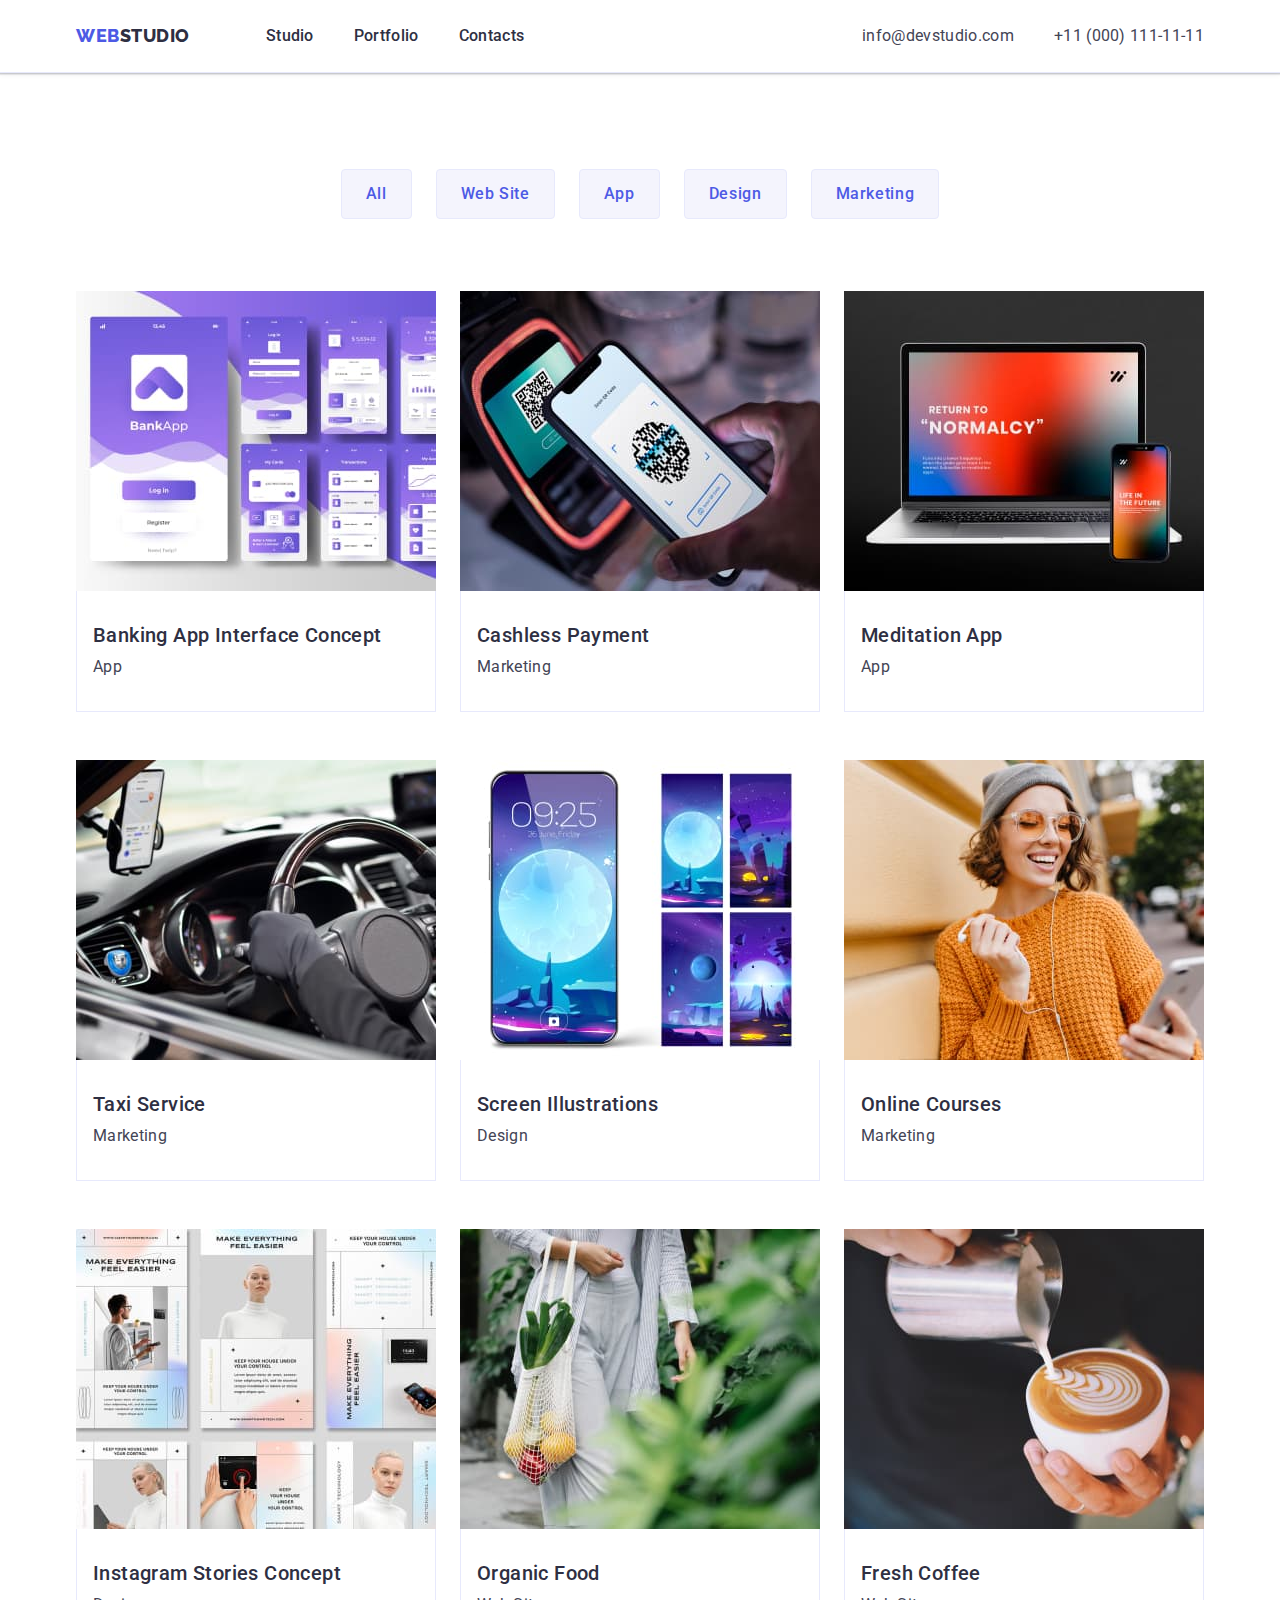
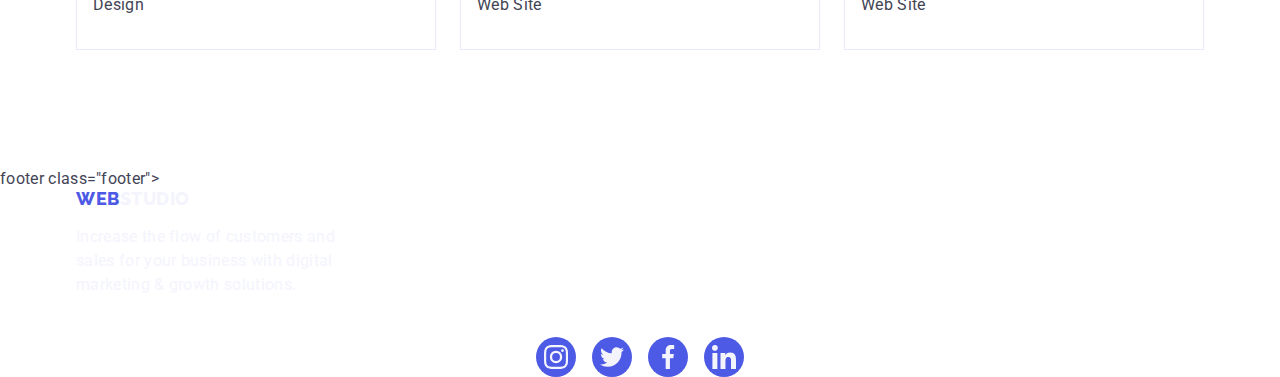
==== commit 090805d7: "update" ====
--- a/portfolio.html
+++ b/portfolio.html
@@ -210,7 +210,7 @@
       </section>
     </main>
     <!-- Fotter -->
-    <footer class="footer">
+    footer class="footer">
       <div class="container">
         <div class="footer-list">
           <a class="logofooter link" href="./index.html">
@@ -224,28 +224,34 @@
         <div>
           <p class="social-section-header">Social media</p>
           <ul class="social-links list">
-            <il class="item"
-              ><a class="social-link-icon" href=""
-                ><svg class="icon" width="24" height="24">
-                  <use
-                    href="./images/icons.svg#icon-instagram-2"
-                  ></use></svg></a
-            ></il>
-            <il class="item"
-              ><a class="social-link-icon" href=""
-                ><svg class="icon" width="24" height="24">
-                  <use href="./images/icons.svg#icon-twitter-1"></use></svg></a
-            ></il>
-            <il class="item"
-              ><a class="social-link-icon" href=""
-                ><svg class="icon" width="24" height="24">
-                  <use href="./images/icons.svg#icon-facebook-1"></use></svg></a
-            ></il>
-            <il class="item"
-              ><a class="social-link-icon" href=""
-                ><svg class="icon" width="24" height="24">
-                  <use href="./images/icons.svg#icon-linkedin-1"></use></svg></a
-            ></il>
+            <il class="social-links-item item">
+              <a class="social-link-icon" href="">
+                <svg class="icon" width="24" height="24">
+                  <use href="./images/icons.svg#icon-instagram-2"></use>
+                </svg>
+              </a>
+            </il>
+            <il class="social-links-item item">
+              <a class="social-link-icon" href="">
+                <svg class="icon" width="24" height="24">
+                  <use href="./images/icons.svg#icon-twitter-1"></use>
+                </svg>
+              </a>
+            </il>
+            <il class="social-links-item item">
+              <a class="social-link-icon" href="">
+                <svg class="icon" width="24" height="24">
+                  <use href="./images/icons.svg#icon-facebook-1"></use>
+                </svg>
+              </a>
+            </il>
+            <il class="social-links-item item">
+              <a class="social-link-icon" href="">
+                <svg class="icon" width="24" height="24">
+                  <use href="./images/icons.svg#icon-linkedin-1"></use>
+                </svg>
+              </a>
+            </il>
           </ul>
         </div>
       </div>
--- a/css/styles.css
+++ b/css/styles.css
@@ -370,12 +370,14 @@
 .footer .container {
   display: flex;
   align-items: baseline;
+  box-sizing: border-box;
   width: 1158px;
   padding-left: 15px;
   padding-right: 15px;
   margin-right: auto;
   margin-left: auto;
 gap: 120px}
+
 .footer {
   background-color: var(--hero-footer-background-color);
   padding-top: 100px;
@@ -415,7 +417,7 @@
   gap: 16px;
   justify-content: center;
 }
-.social-links .item {
+.social-links-item {
    width: 40px;
   height: 40px;}
  
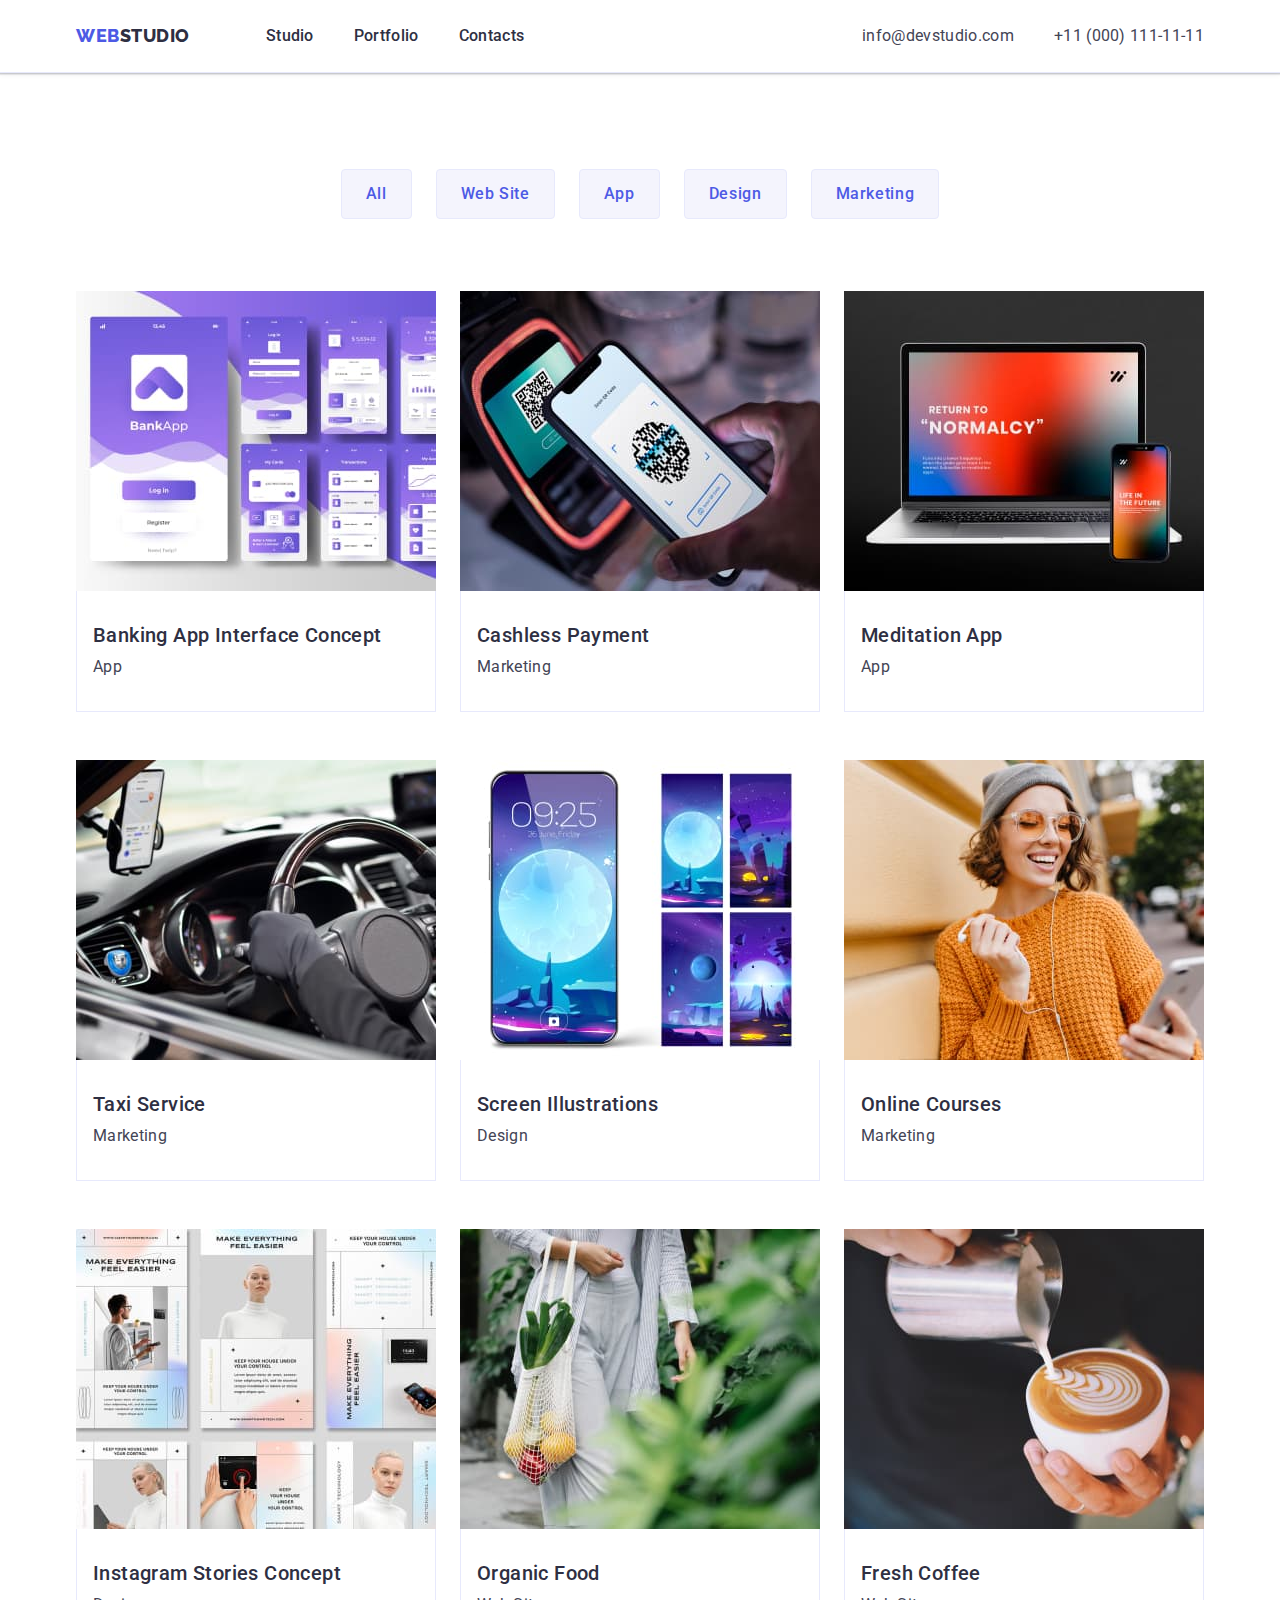
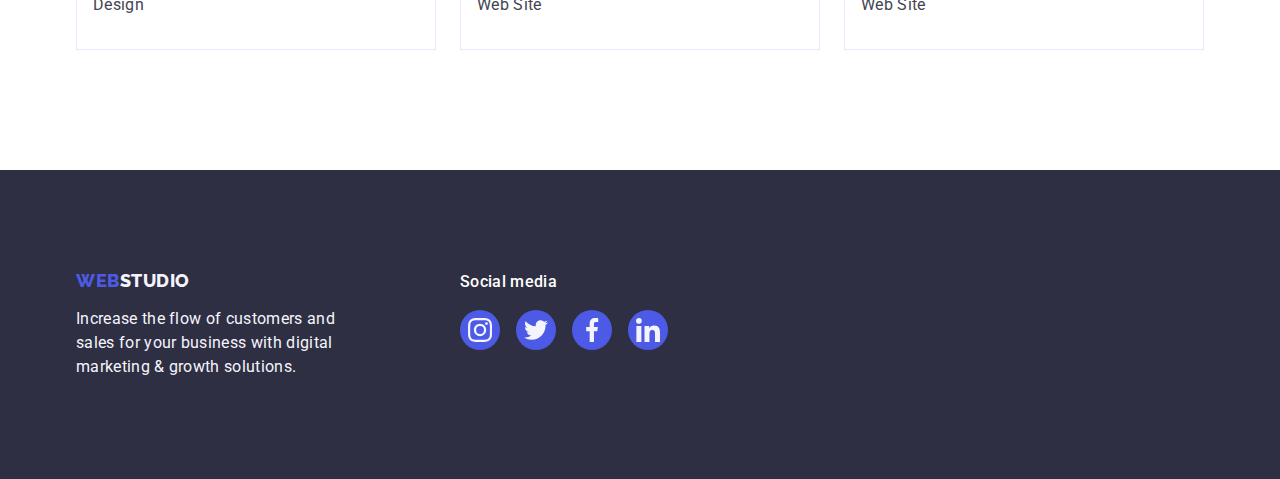
==== commit be303060: "Update" ====
--- a/portfolio.html
+++ b/portfolio.html
@@ -210,7 +210,7 @@
       </section>
     </main>
     <!-- Fotter -->
-    footer class="footer">
+    <footer class="footer">
       <div class="container">
         <div class="footer-list">
           <a class="logofooter link" href="./index.html">
@@ -224,34 +224,34 @@
         <div>
           <p class="social-section-header">Social media</p>
           <ul class="social-links list">
-            <il class="social-links-item item">
+            <li class="social-links-item item">
               <a class="social-link-icon" href="">
                 <svg class="icon" width="24" height="24">
                   <use href="./images/icons.svg#icon-instagram-2"></use>
                 </svg>
               </a>
-            </il>
-            <il class="social-links-item item">
+            </li>
+            <li class="social-links-item item">
               <a class="social-link-icon" href="">
                 <svg class="icon" width="24" height="24">
                   <use href="./images/icons.svg#icon-twitter-1"></use>
                 </svg>
               </a>
-            </il>
-            <il class="social-links-item item">
+            </li>
+            <li class="social-links-item item">
               <a class="social-link-icon" href="">
                 <svg class="icon" width="24" height="24">
                   <use href="./images/icons.svg#icon-facebook-1"></use>
                 </svg>
               </a>
-            </il>
-            <il class="social-links-item item">
+            </li>
+            <li class="social-links-item item">
               <a class="social-link-icon" href="">
                 <svg class="icon" width="24" height="24">
                   <use href="./images/icons.svg#icon-linkedin-1"></use>
                 </svg>
               </a>
-            </il>
+            </li>
           </ul>
         </div>
       </div>
